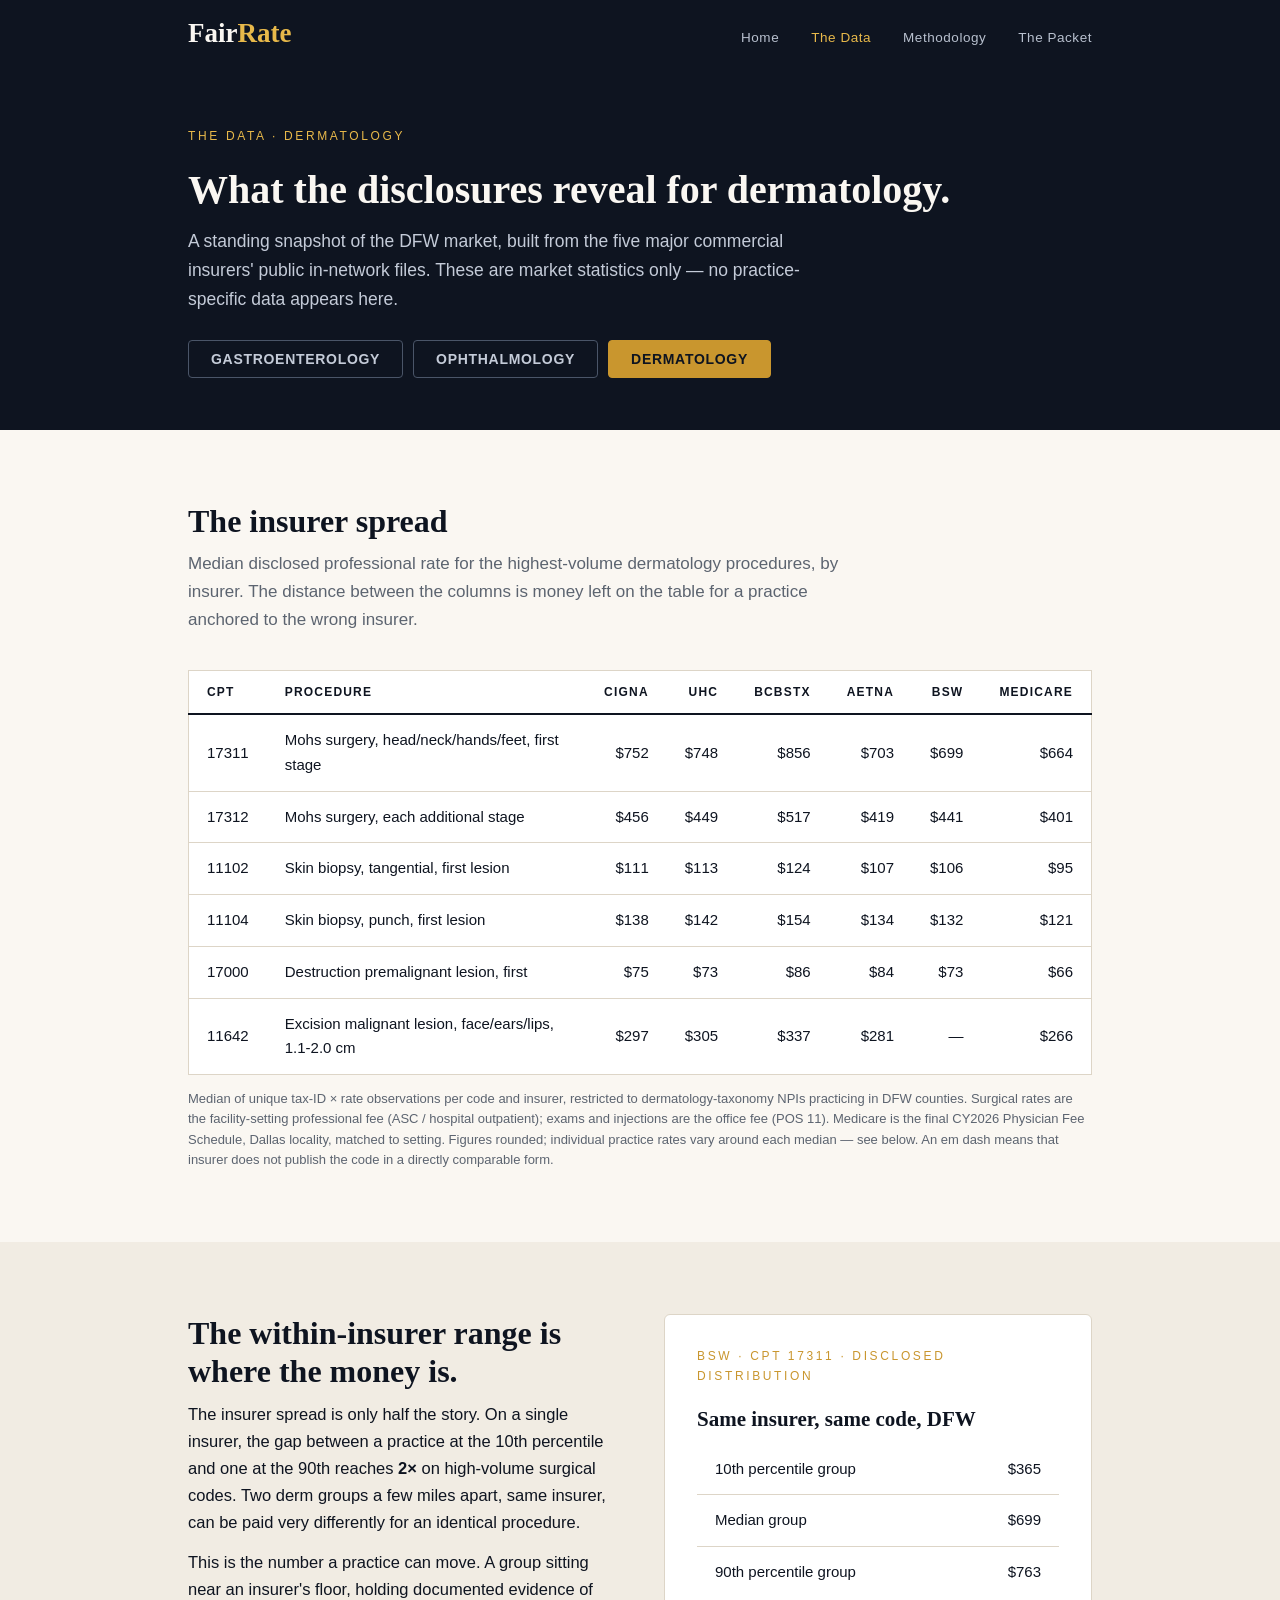
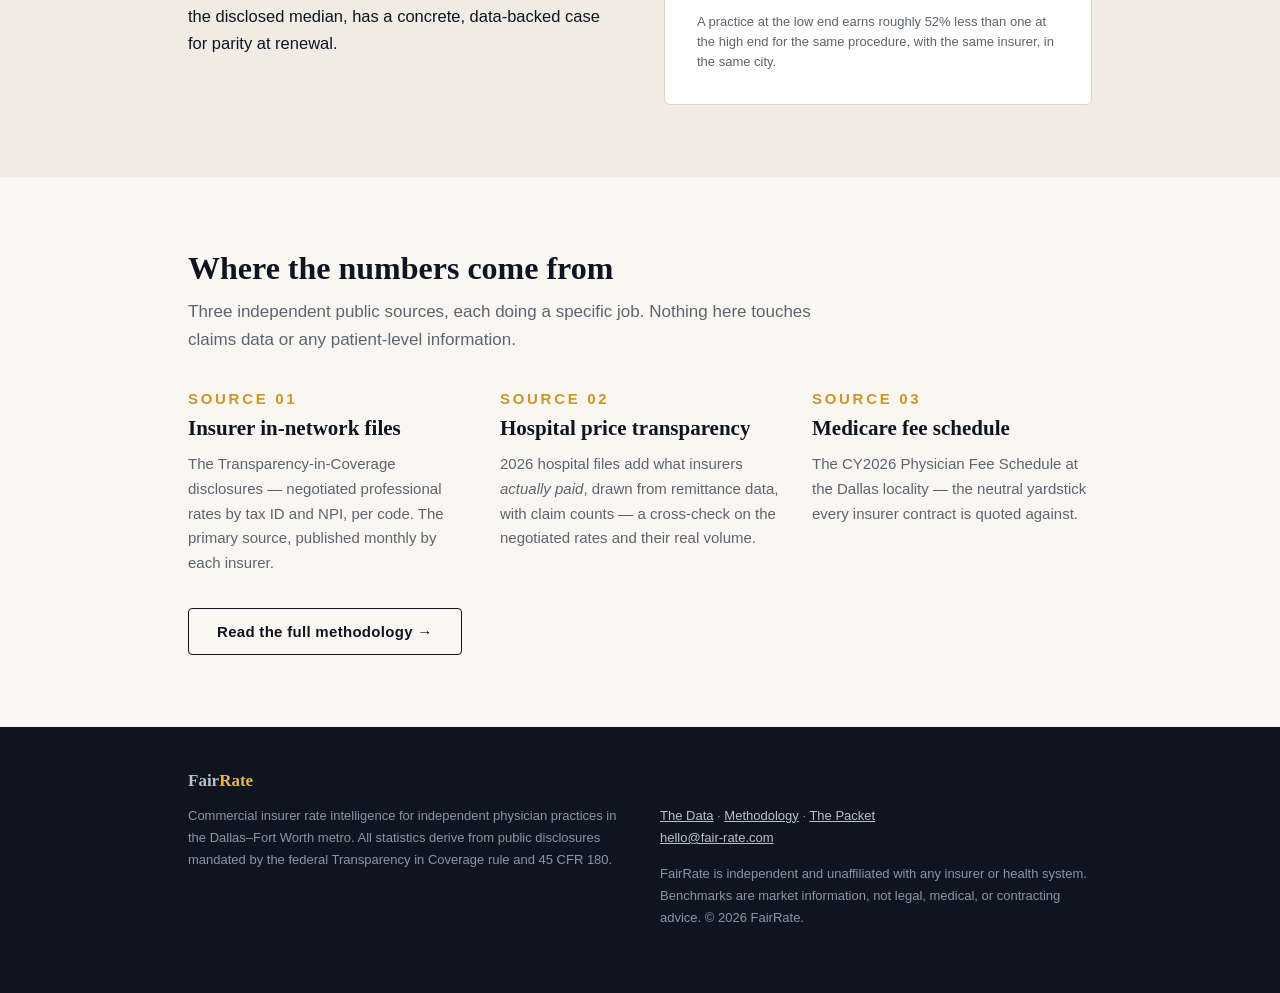
==== data-derm.html @ 830a9180 "Add dermatology data page + sample packet; 3-tab specialty picker" ====
<!doctype html>
<html lang="en">
<head>
<meta charset="utf-8">
<meta name="viewport" content="width=device-width, initial-scale=1">
<title>The Data · Dermatology — FairRate</title>
<meta name="description" content="What the commercial insurer disclosures reveal about DFW dermatology rates: the insurer spread, the within-insurer range, and where the numbers come from.">
<link rel="stylesheet" href="styles.css">
</head>
<body>

<nav class="site"><div class="wrap">
  <a class="brand" href="/">Fair<em>Rate</em></a>
  <span class="spacer"></span>
  <a class="nl" href="/">Home</a>
  <a class="nl on" href="data.html">The Data</a>
  <a class="nl" href="methodology.html">Methodology</a>
  <a class="nl" href="packet.html">The Packet</a>
</div></nav>

<header class="page-hero"><div class="wrap">
  <div class="kicker">The Data · Dermatology</div>
  <h1>What the disclosures reveal for dermatology.</h1>
  <p>A standing snapshot of the DFW market, built from the five major commercial
  insurers' public in-network files. These are market statistics only — no
  practice-specific data appears here.</p>
  <div class="spec-picker">
    <a href="data.html">Gastroenterology</a>
    <a href="data-ophtho.html">Ophthalmology</a>
    <a class="on" aria-current="page" href="data-derm.html">Dermatology</a>
  </div>
</div></header>

<section><div class="wrap">
  <h2 class="sec">The insurer spread</h2>
  <p class="sub">Median disclosed professional rate for the highest-volume dermatology procedures,
  by insurer. The distance between the columns is money left on the table
  for a practice anchored to the wrong insurer.</p>
  <p class="scroll-hint">Swipe the table sideways to see every insurer and Medicare &rarr;</p>
  <div class="scroll-x">
  <table class="ladder">
    <tr>
      <th>CPT</th><th>Procedure</th>
      <th class="r">Cigna</th><th class="r">UHC</th><th class="r">BCBSTX</th><th class="r">Aetna</th><th class="r">BSW</th><th class="r">Medicare</th>
    </tr>
    <tr><td class="mono">17311</td><td>Mohs surgery, head/neck/hands/feet, first stage</td>
      <td class="r mono">$752</td><td class="r mono">$748</td><td class="r mono">$856</td><td class="r mono">$703</td><td class="r mono">$699</td><td class="r mono">$664</td></tr>
    <tr><td class="mono">17312</td><td>Mohs surgery, each additional stage</td>
      <td class="r mono">$456</td><td class="r mono">$449</td><td class="r mono">$517</td><td class="r mono">$419</td><td class="r mono">$441</td><td class="r mono">$401</td></tr>
    <tr><td class="mono">11102</td><td>Skin biopsy, tangential, first lesion</td>
      <td class="r mono">$111</td><td class="r mono">$113</td><td class="r mono">$124</td><td class="r mono">$107</td><td class="r mono">$106</td><td class="r mono">$95</td></tr>
    <tr><td class="mono">11104</td><td>Skin biopsy, punch, first lesion</td>
      <td class="r mono">$138</td><td class="r mono">$142</td><td class="r mono">$154</td><td class="r mono">$134</td><td class="r mono">$132</td><td class="r mono">$121</td></tr>
    <tr><td class="mono">17000</td><td>Destruction premalignant lesion, first</td>
      <td class="r mono">$75</td><td class="r mono">$73</td><td class="r mono">$86</td><td class="r mono">$84</td><td class="r mono">$73</td><td class="r mono">$66</td></tr>
    <tr><td class="mono">11642</td><td>Excision malignant lesion, face/ears/lips, 1.1-2.0 cm</td>
      <td class="r mono">$297</td><td class="r mono">$305</td><td class="r mono">$337</td><td class="r mono">$281</td><td class="r mono">—</td><td class="r mono">$266</td></tr>
  </table>
  </div>
  <p class="fine">Median of unique tax-ID &times; rate observations per code and insurer, restricted
  to dermatology-taxonomy NPIs practicing in DFW counties. Surgical rates are the
  facility-setting professional fee (ASC / hospital outpatient); exams and injections are
  the office fee (POS 11). Medicare is the final CY2026 Physician Fee Schedule, Dallas
  locality, matched to setting. Figures rounded; individual practice rates vary around
  each median — see below. An em dash means that insurer does not publish the code in a
  directly comparable form.</p>
</div></section>

<section class="alt"><div class="wrap">
  <div class="cols2">
    <div>
      <h2 class="sec">The within-insurer range is where the money is.</h2>
      <p>The insurer spread is only half the story. On a single insurer, the gap between a
      practice at the 10th percentile and one at the 90th reaches
      <strong>2&times;</strong> on high-volume surgical codes. Two derm groups a few
      miles apart, same insurer, can be paid very differently for an identical procedure.</p>
      <p>This is the number a practice can move. A group sitting near an insurer's floor,
      holding documented evidence of the disclosed median, has a concrete, data-backed
      case for parity at renewal.</p>
    </div>
    <div class="card">
      <div class="kicker" style="color:var(--amber)">BSW · CPT 17311 · disclosed distribution</div>
      <h3 style="margin-top:6px">Same insurer, same code, DFW</h3>
      <table class="ladder" style="border:none">
        <tr><td>10th percentile group</td><td class="r mono">$365</td></tr>
        <tr><td>Median group</td><td class="r mono">$699</td></tr>
        <tr><td>90th percentile group</td><td class="r mono">$763</td></tr>
      </table>
      <p class="fine">A practice at the low end earns roughly 52% less than one at the high
      end for the same procedure, with the same insurer, in the same city.</p>
    </div>
  </div>
</div></section>

<section><div class="wrap">
  <h2 class="sec">Where the numbers come from</h2>
  <p class="sub">Three independent public sources, each doing a specific job. Nothing here
  touches claims data or any patient-level information.</p>
  <div class="cols3">
    <div class="step">
      <div class="n">SOURCE 01</div>
      <h3>Insurer in-network files</h3>
      <p>The Transparency-in-Coverage disclosures — negotiated professional rates by
      tax ID and NPI, per code. The primary source, published monthly by each insurer.</p>
    </div>
    <div class="step">
      <div class="n">SOURCE 02</div>
      <h3>Hospital price transparency</h3>
      <p>2026 hospital files add what insurers <em>actually paid</em>, drawn from remittance
      data, with claim counts — a cross-check on the negotiated rates and their real volume.</p>
    </div>
    <div class="step">
      <div class="n">SOURCE 03</div>
      <h3>Medicare fee schedule</h3>
      <p>The CY2026 Physician Fee Schedule at the Dallas locality — the neutral yardstick
      every insurer contract is quoted against.</p>
    </div>
  </div>
  <p style="margin-top:32px"><a class="btn dline" href="methodology.html">Read the full methodology &rarr;</a></p>
</div></section>

<footer class="site"><div class="wrap">
  <a class="brand" href="/">Fair<em>Rate</em></a>
  <div class="cols2">
    <div><p>Commercial insurer rate intelligence for independent physician practices in the
      Dallas–Fort Worth metro. All statistics derive from public disclosures mandated by the
      federal Transparency in Coverage rule and 45 CFR 180.</p></div>
    <div><p><a href="data.html">The Data</a> · <a href="methodology.html">Methodology</a> ·
      <a href="packet.html">The Packet</a><br><a href="mailto:hello@fair-rate.com">hello@fair-rate.com</a></p>
      <p style="margin-top:14px">FairRate is independent and unaffiliated with any insurer or
      health system. Benchmarks are market information, not legal, medical, or contracting advice.
      &copy; 2026 FairRate.</p></div>
  </div>
</div></footer>

</body>
</html>
---- styles.css ----
/* FairRate — research-journal aesthetic */
:root {
  --ink: #0E1420;
  --ink-2: #1A2332;
  --paper: #FAF7F2;
  --paper-2: #F1ECE3;
  --amber: #C9962E;
  --amber-2: #E8B94A;
  --gray: #5C6470;
  --line: #DDD5C7;
  --line-dark: #2A3548;
  --serif: 'Iowan Old Style', 'Palatino Linotype', Palatino, Georgia, serif;
  --sans: -apple-system, 'Helvetica Neue', 'Segoe UI', Arial, sans-serif;
  color-scheme: light;
}
* { box-sizing: border-box; margin: 0; }
body { background: var(--paper); color: var(--ink); font: 16.5px/1.65 var(--sans); }
.wrap { max-width: 960px; margin: 0 auto; padding: 0 28px; }

nav.site { background: var(--ink); color: var(--paper); position: sticky; top: 0; z-index: 10; }
nav.site .wrap { display: flex; align-items: baseline; gap: 32px; padding: 18px 28px; }
.brand { font: 700 27px var(--serif); color: var(--paper); text-decoration: none; }
.brand em { font-style: normal; color: var(--amber-2); }
nav.site .spacer { flex: 1; }
nav.site a.nl { color: #B8C0CE; text-decoration: none; font-size: 13.5px; letter-spacing: .04em; }
nav.site a.nl:hover, nav.site a.nl.on { color: var(--amber-2); }

.hero { background: var(--ink); color: var(--paper); padding: 84px 0 72px; }
.kicker { font-size: 12px; letter-spacing: .22em; text-transform: uppercase; color: var(--amber-2); margin-bottom: 20px; }
.hero h1 { font: 600 52px/1.12 var(--serif); letter-spacing: -.01em; max-width: 720px; }
.hero h1 .hl { color: var(--amber-2); }
.hero p.lede { margin-top: 24px; font-size: 20px; line-height: 1.6; color: #C4CBD8; max-width: 640px; }
.actions { margin-top: 36px; display: flex; gap: 16px; flex-wrap: wrap; }

.page-hero { background: var(--ink); color: var(--paper); padding: 60px 0 52px; }
.page-hero h1 { font: 600 40px/1.15 var(--serif); }
.page-hero p { margin-top: 14px; color: #C4CBD8; max-width: 660px; font-size: 17.5px; }

.btn { display: inline-block; padding: 14px 28px; border-radius: 4px; text-decoration: none; font: 600 15px var(--sans); letter-spacing: .02em; }
.btn.gold { background: var(--amber); color: var(--ink); }
.btn.gold:hover { background: var(--amber-2); }
.btn.line { border: 1px solid #4A5568; color: var(--paper); }
.btn.line:hover { border-color: var(--amber-2); color: var(--amber-2); }
.btn.dline { border: 1.5px solid var(--ink); color: var(--ink); }
.btn.dline:hover { border-color: var(--amber); color: var(--amber); }

.statband { background: var(--ink-2); border-top: 1px solid var(--line-dark); color: var(--paper); }
.statband .wrap { display: flex; flex-wrap: wrap; }
.statband .stat { flex: 1 1 220px; padding: 30px 28px 30px 0; }
.statband .stat + .stat { border-left: 1px solid var(--line-dark); padding-left: 28px; }
.statband .v { font: 600 40px/1 var(--serif); color: var(--amber-2); }
.statband .l { margin-top: 8px; font-size: 13.5px; color: #9AA4B5; line-height: 1.5; }

section { padding: 72px 0; }
section.alt { background: var(--paper-2); }
h2.sec { font: 600 32px/1.2 var(--serif); margin-bottom: 10px; }
p.sub { color: var(--gray); max-width: 660px; margin-bottom: 36px; font-size: 17px; }
h3 { font: 600 21px/1.3 var(--serif); margin: 26px 0 10px; }
p + p { margin-top: 12px; }
.cols2 { display: grid; grid-template-columns: 1fr 1fr; gap: 48px; }
.cols3 { display: grid; grid-template-columns: 1fr 1fr 1fr; gap: 32px; }
.scroll-x { overflow-x: auto; -webkit-overflow-scrolling: touch; }
.scroll-hint { display: none; font-size: 13px; color: var(--gray); margin-bottom: 10px; }
@media (max-width: 760px) {
  .cols2, .cols3 { grid-template-columns: 1fr; }
  .hero h1 { font-size: 36px; } .page-hero h1 { font-size: 30px; }
  /* Nav: brand on its own line, links in a tidy row beneath */
  nav.site .wrap { flex-wrap: wrap; gap: 12px 18px; align-items: center; padding-top: 15px; padding-bottom: 15px; }
  nav.site .spacer { display: none; }
  nav.site .brand { width: 100%; }
  /* Stat band: stack full-width with top dividers instead of left borders */
  .statband .stat { flex-basis: 100%; padding: 22px 0; }
  .statband .stat + .stat { border-left: none; border-top: 1px solid var(--line-dark); padding-left: 0; }
  .scroll-hint { display: block; }
}

.card { background: #fff; border: 1px solid var(--line); border-radius: 6px; padding: 32px; }
.step .n { font: 600 15px var(--sans); color: var(--amber); letter-spacing: .18em; }
.step h3 { margin-top: 8px; }
.step p { color: var(--gray); font-size: 15px; }

table.ladder { width: 100%; border-collapse: collapse; background: #fff; border: 1px solid var(--line); font-size: 15px; }
table.ladder th { font: 600 12px var(--sans); letter-spacing: .1em; text-transform: uppercase; text-align: left; padding: 14px 18px; border-bottom: 2px solid var(--ink); }
table.ladder td { padding: 13px 18px; border-bottom: 1px solid var(--line); font-variant-numeric: tabular-nums; }
table.ladder td.r, table.ladder th.r { text-align: right; }
table.ladder tr:last-child td { border-bottom: none; }
.bar { display: inline-block; height: 9px; background: var(--amber); border-radius: 2px; vertical-align: middle; margin-right: 10px; }
.fine { font-size: 13px; color: var(--gray); margin-top: 14px; line-height: 1.55; }
.price { font: 700 40px var(--serif); }
.price small { font: 400 14px var(--sans); color: var(--gray); }

ul.checks { list-style: none; margin: 16px 0 0; padding: 0; }
ul.checks li { padding: 10px 0 10px 30px; position: relative; border-bottom: 1px solid var(--line); font-size: 15.5px; }
ul.checks li:last-child { border-bottom: none; }
ul.checks li::before { content: ""; position: absolute; left: 4px; top: 18px; width: 9px; height: 9px; background: var(--amber); transform: rotate(45deg); }

.defs { border-top: 2px solid var(--ink); }
.def { display: grid; grid-template-columns: 220px 1fr; gap: 28px; padding: 22px 0; border-bottom: 1px solid var(--line); }
.def dt { font: 600 16px var(--serif); }
.def dd { margin: 0; color: #3A4048; font-size: 15px; line-height: 1.65; }
@media (max-width: 760px) { .def { grid-template-columns: 1fr; gap: 6px; } }

details { border-bottom: 1px solid var(--line); padding: 16px 0; }
details summary { font: 600 16.5px var(--serif); cursor: pointer; }
details p { margin-top: 10px; color: #3A4048; font-size: 15px; }

footer.site { background: var(--ink); color: #8B95A7; padding: 44px 0 64px; font-size: 13px; line-height: 1.7; }
footer.site a { color: #B8C0CE; }
footer.site .brand { font-size: 17px; display: inline-block; margin-bottom: 10px; }
footer.site .cols2 { gap: 40px; margin-top: 4px; }
a { color: var(--amber); }
.mono { font-variant-numeric: tabular-nums; }

/* specialty picker — tab-style subnav on The Data pages */
.spec-picker { display: flex; gap: 10px; margin-top: 26px; flex-wrap: wrap; }
.spec-picker a { display: inline-block; padding: 10px 22px; border-radius: 4px;
  border: 1px solid #4A5568; color: #C4CBD8; text-decoration: none;
  font: 600 14px var(--sans); letter-spacing: .05em; text-transform: uppercase; }
.spec-picker a:hover { border-color: var(--amber-2); color: var(--amber-2); }
.spec-picker a.on { background: var(--amber); border-color: var(--amber);
  color: var(--ink); cursor: default; }
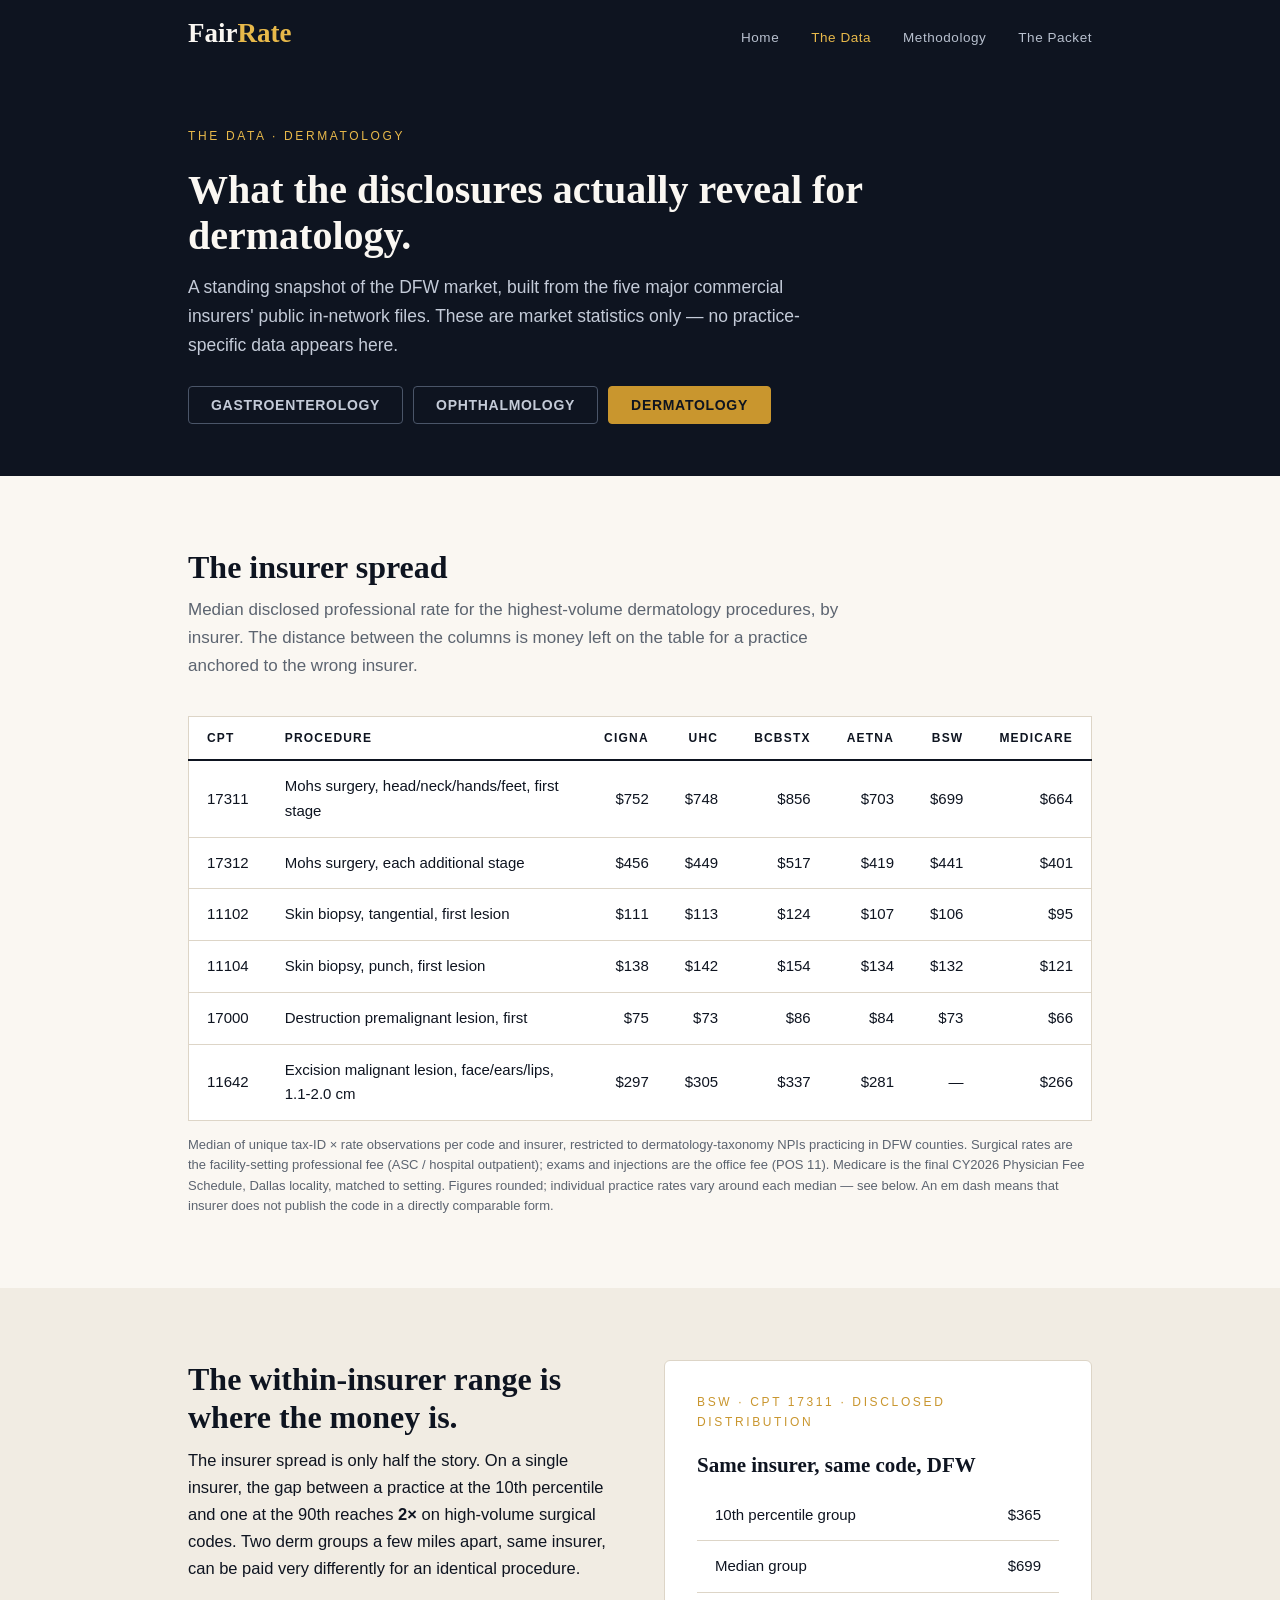
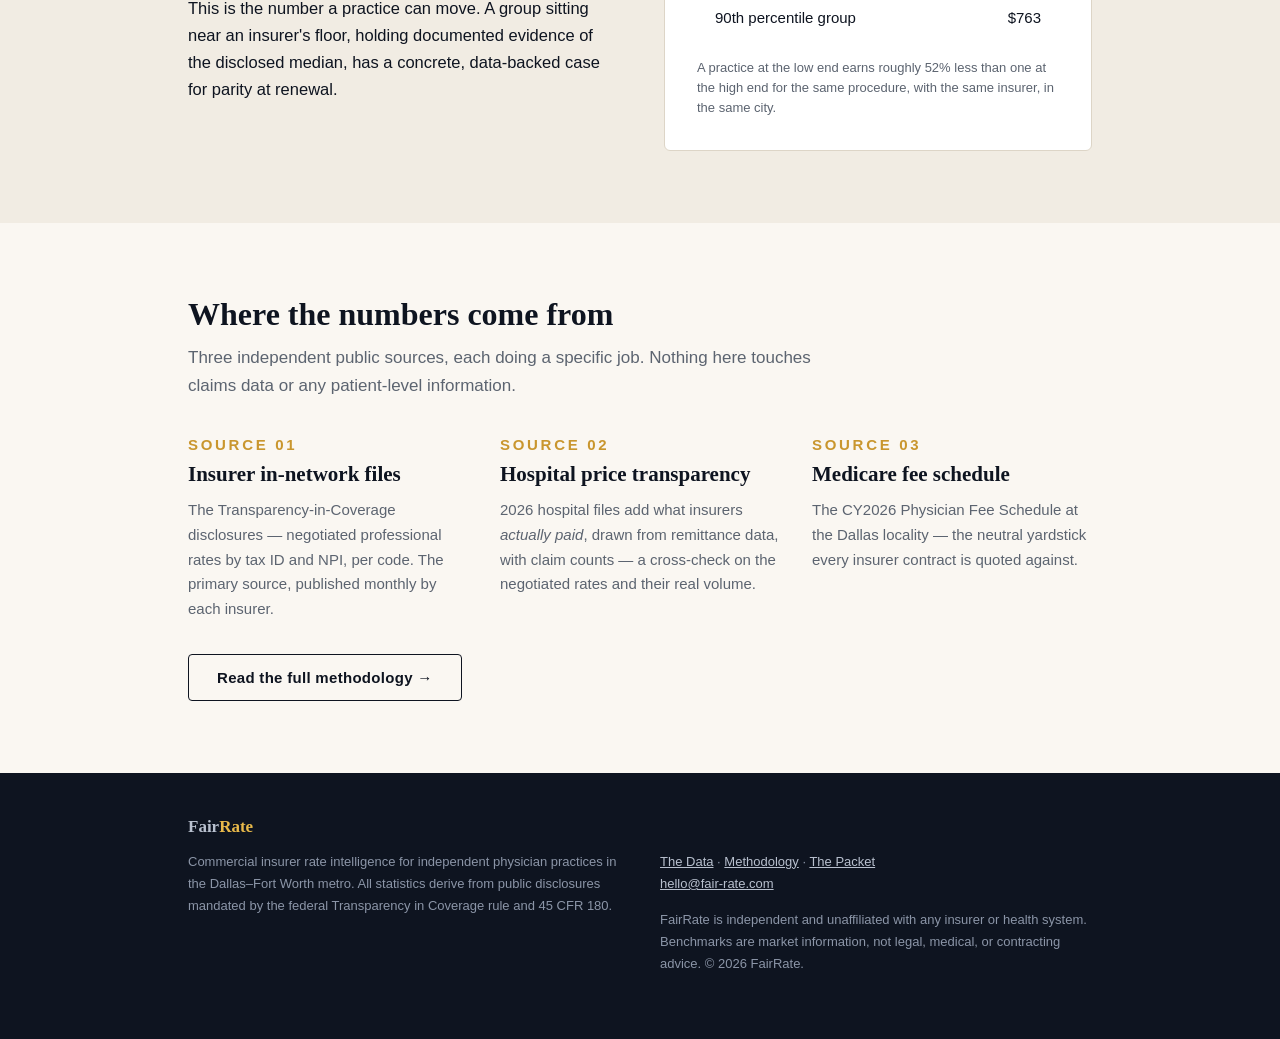
==== commit 2c28dfac: "Unify data-page headline wording across specialties" ====
--- a/data-derm.html
+++ b/data-derm.html
@@ -20,7 +20,7 @@
 
 <header class="page-hero"><div class="wrap">
   <div class="kicker">The Data · Dermatology</div>
-  <h1>What the disclosures reveal for dermatology.</h1>
+  <h1>What the disclosures actually reveal for dermatology.</h1>
   <p>A standing snapshot of the DFW market, built from the five major commercial
   insurers' public in-network files. These are market statistics only — no
   practice-specific data appears here.</p>
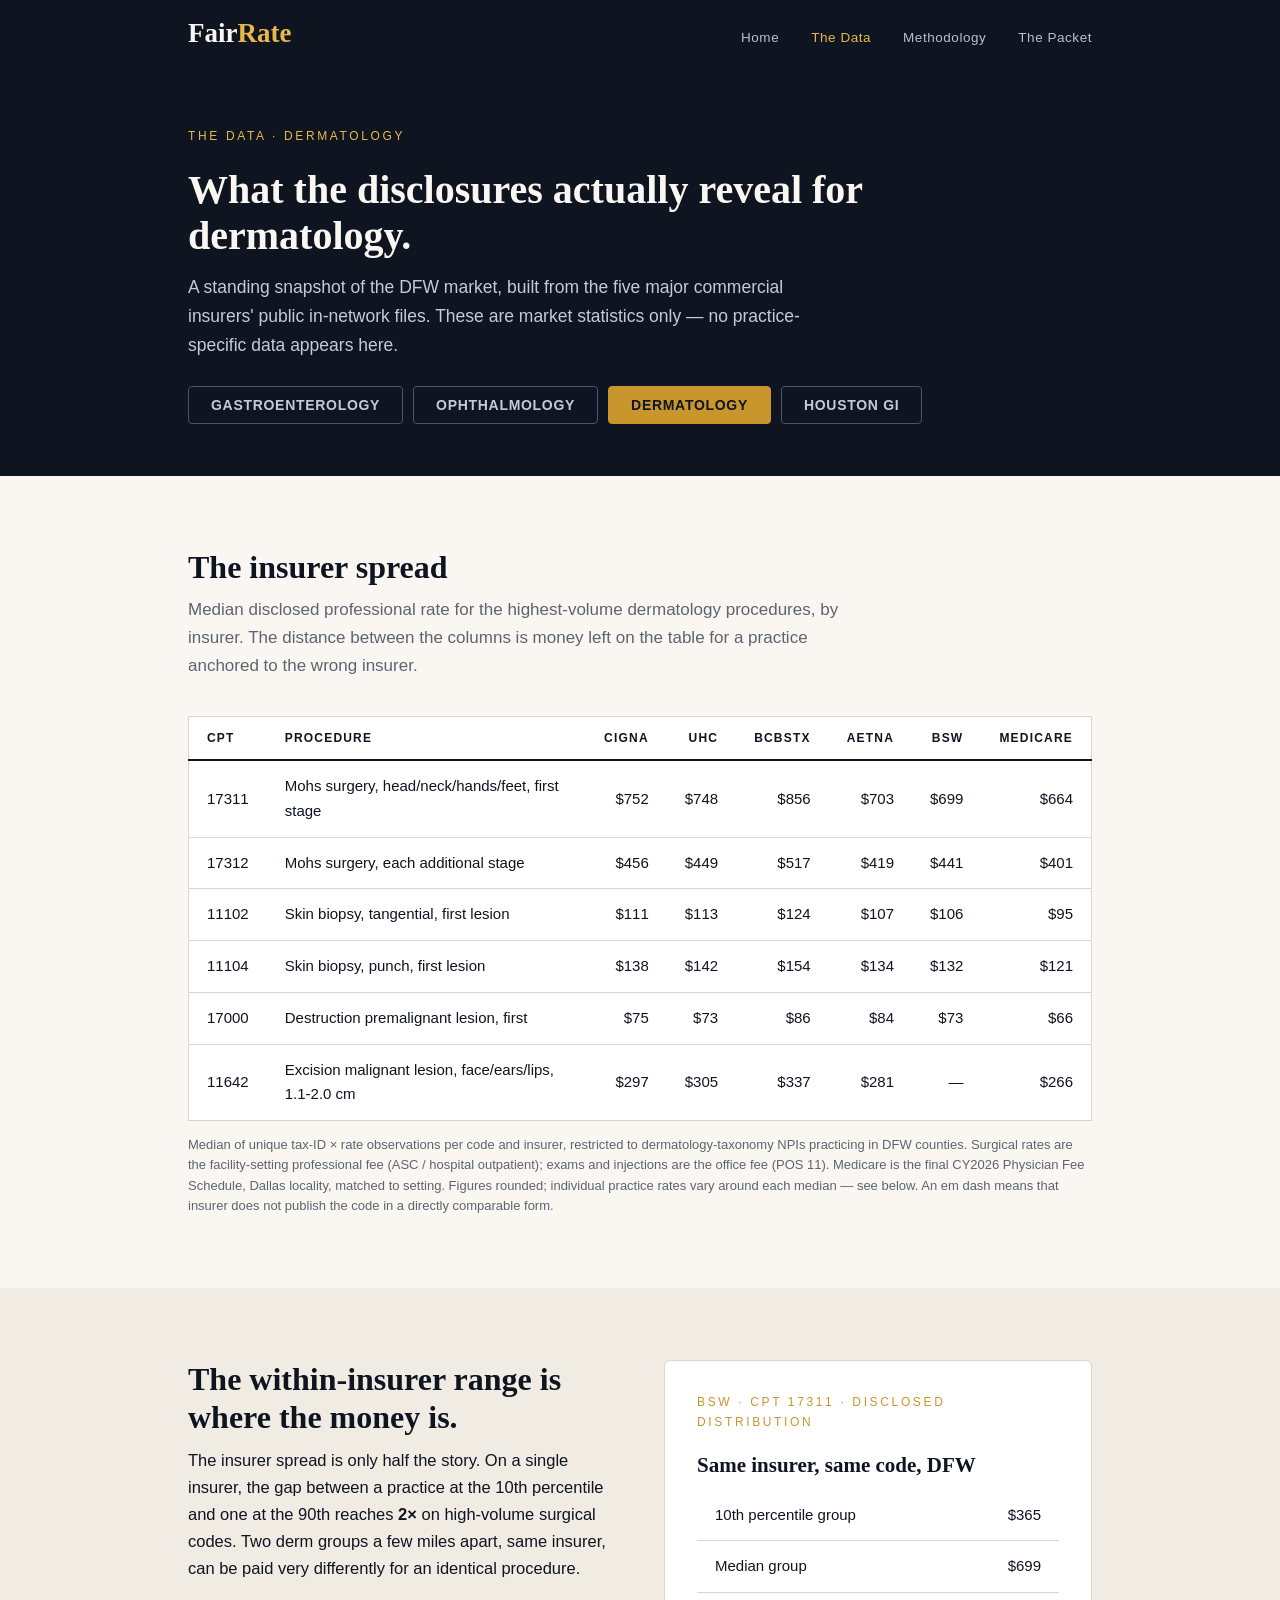
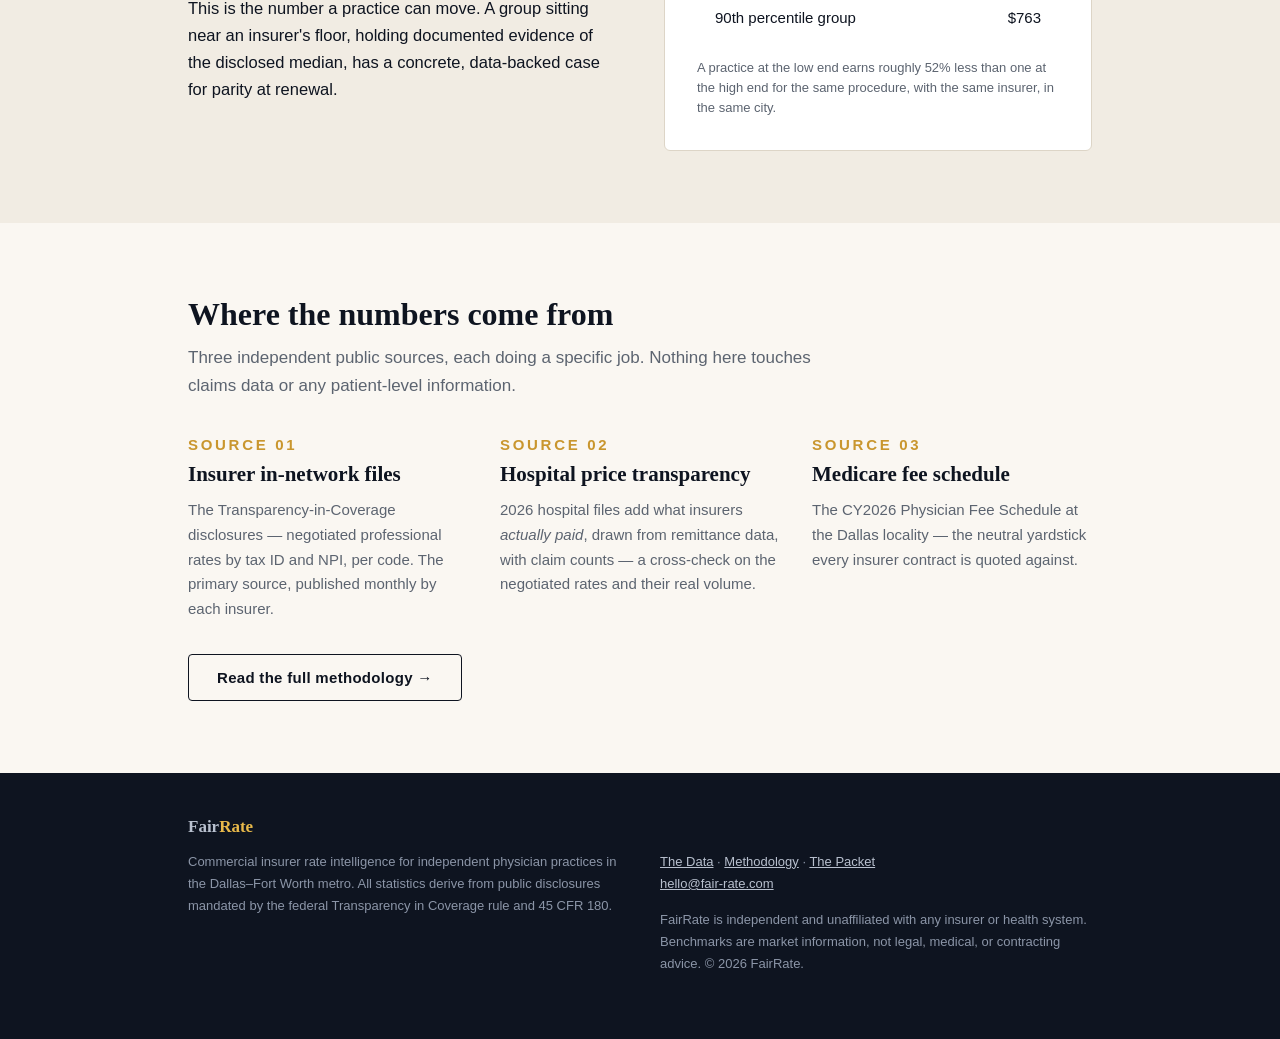
==== commit 70218944: "Houston GI: data page, picker tab, sample packet" ====
--- a/data-derm.html
+++ b/data-derm.html
@@ -21,13 +21,12 @@
 <header class="page-hero"><div class="wrap">
   <div class="kicker">The Data · Dermatology</div>
   <h1>What the disclosures actually reveal for dermatology.</h1>
-  <p>A standing snapshot of the DFW market, built from the five major commercial
-  insurers' public in-network files. These are market statistics only — no
-  practice-specific data appears here.</p>
+  <p>A standing snapshot of the DFW market, built from the five major commercial insurers' public in-network files. These are market statistics only — no practice-specific data appears here.</p>
   <div class="spec-picker">
     <a href="data.html">Gastroenterology</a>
     <a href="data-ophtho.html">Ophthalmology</a>
     <a class="on" aria-current="page" href="data-derm.html">Dermatology</a>
+    <a href="data-hou-gi.html">Houston GI</a>
   </div>
 </div></header>
 
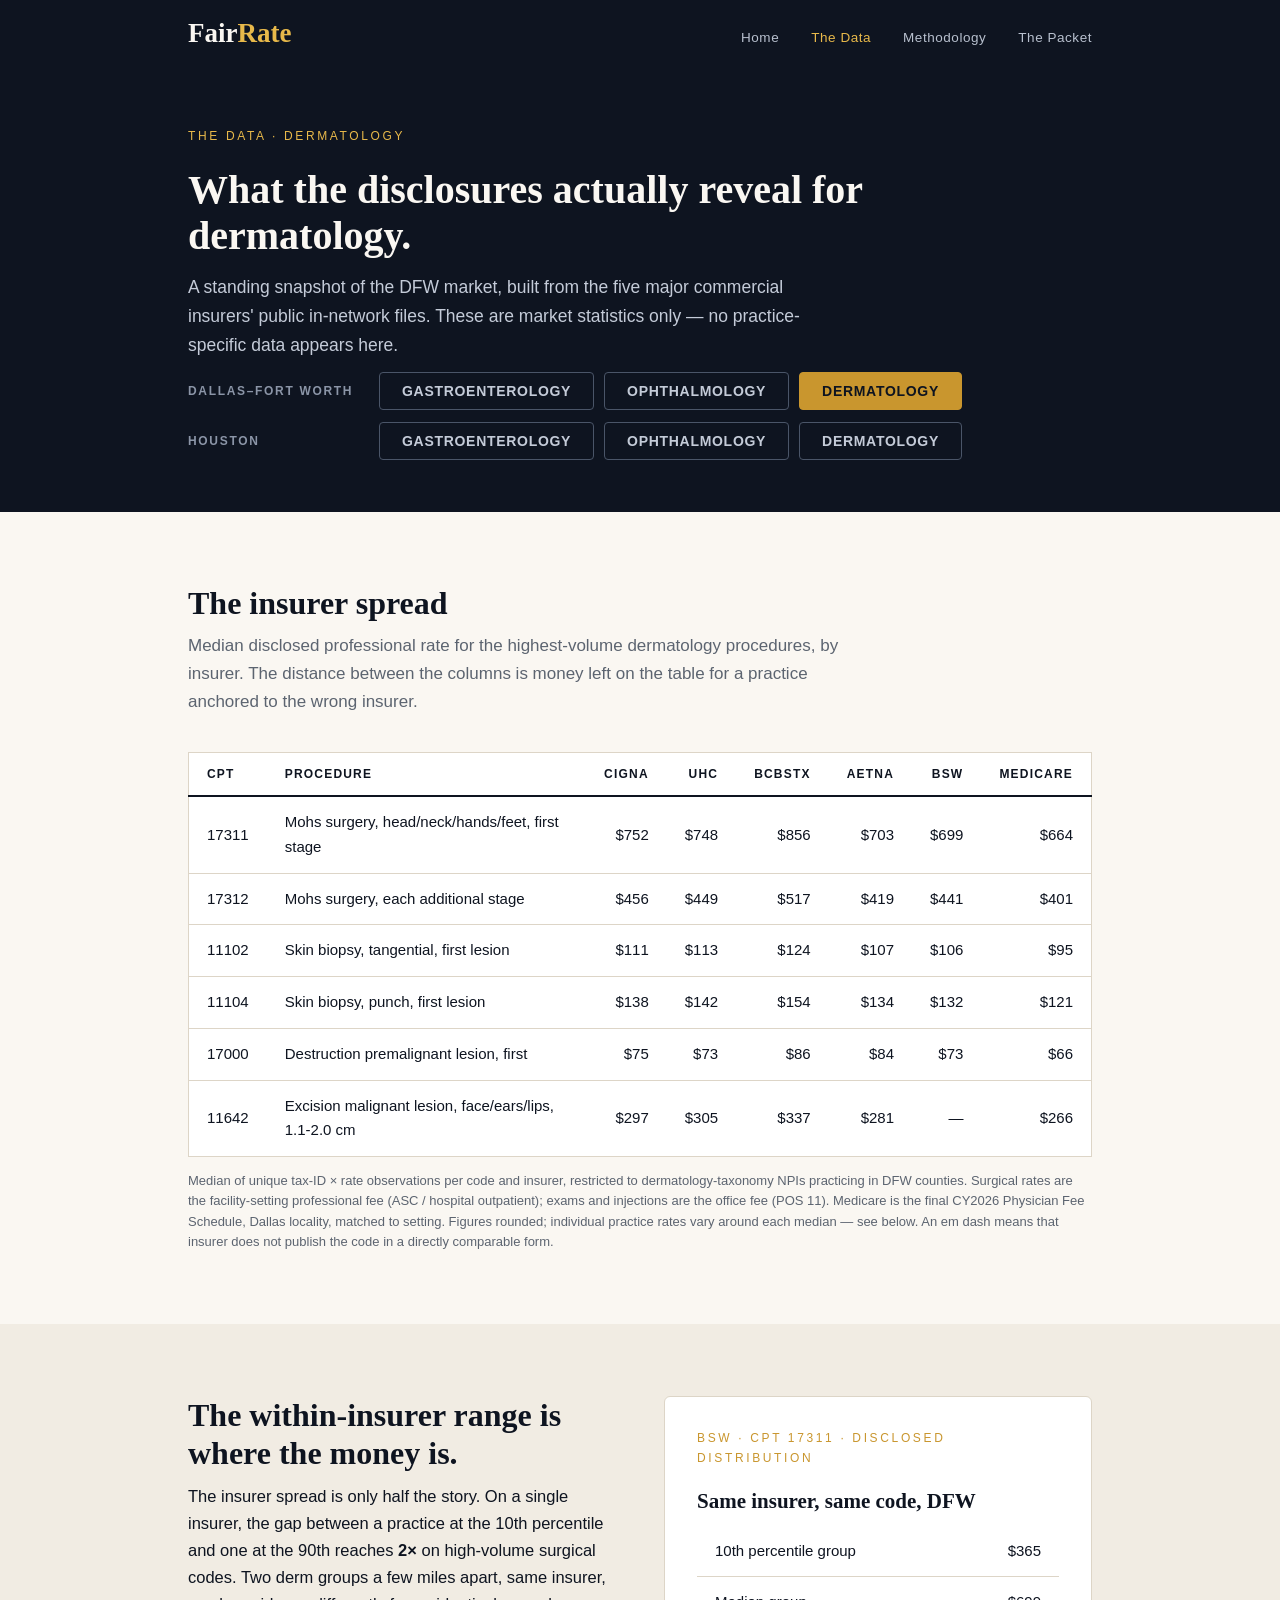
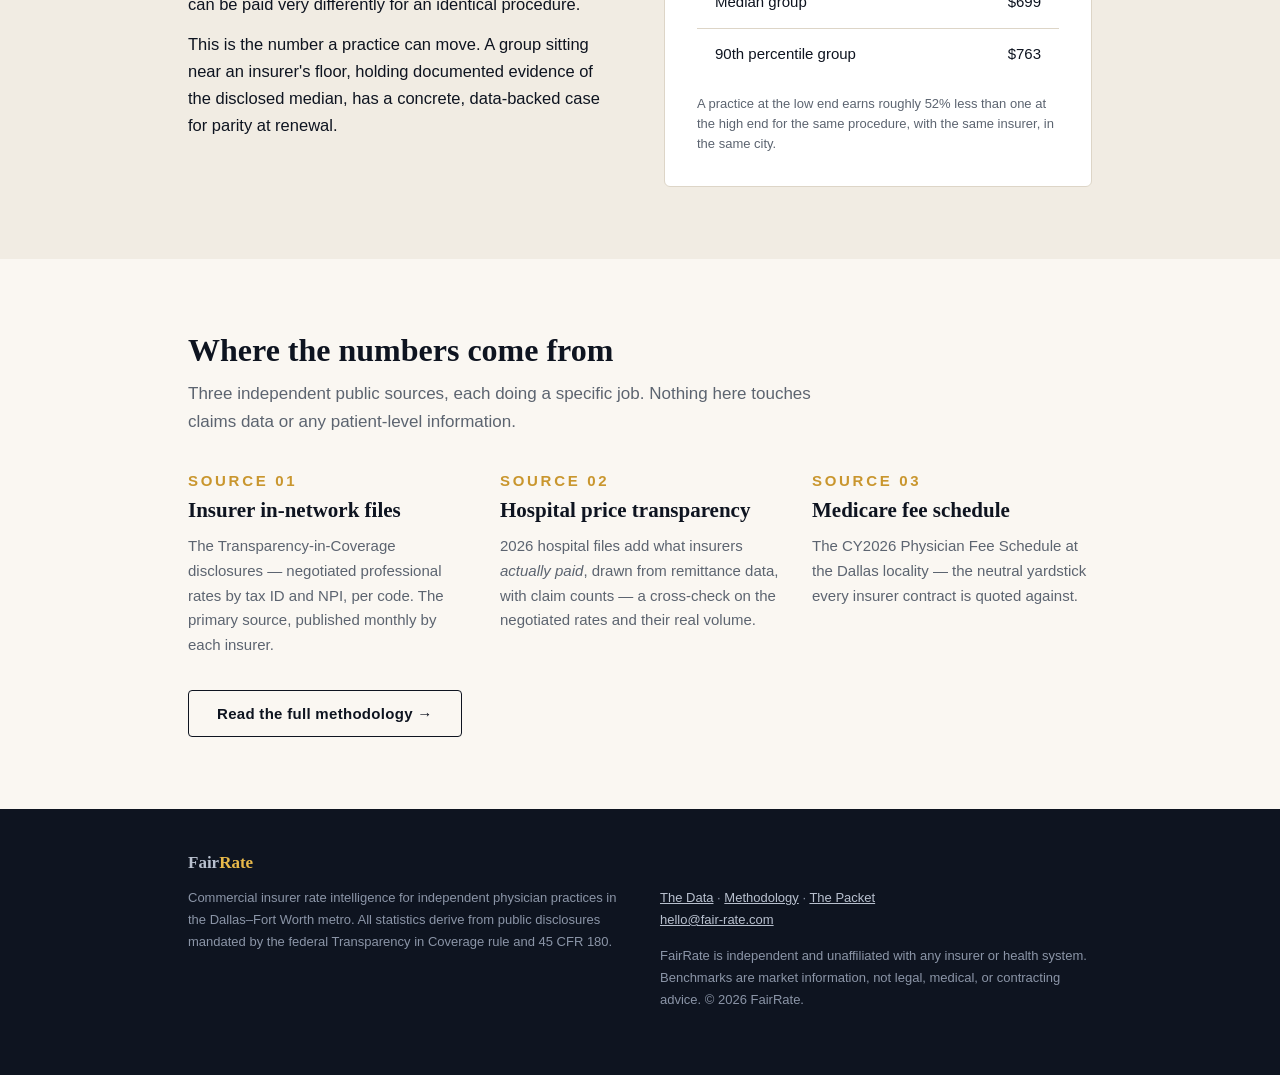
==== commit 2e2d855f: "metro-grouped specialty picker" ====
--- a/data-derm.html
+++ b/data-derm.html
@@ -22,11 +22,21 @@
   <div class="kicker">The Data · Dermatology</div>
   <h1>What the disclosures actually reveal for dermatology.</h1>
   <p>A standing snapshot of the DFW market, built from the five major commercial insurers' public in-network files. These are market statistics only — no practice-specific data appears here.</p>
-  <div class="spec-picker">
-    <a href="data.html">Gastroenterology</a>
-    <a href="data-ophtho.html">Ophthalmology</a>
-    <a class="on" aria-current="page" href="data-derm.html">Dermatology</a>
-    <a href="data-hou-gi.html">Houston GI</a>
+  <div class="spec-picker-row">
+    <span class="spec-picker-metro">Dallas–Fort Worth</span>
+    <div class="spec-picker">
+      <a href="data.html">Gastroenterology</a>
+      <a href="data-ophtho.html">Ophthalmology</a>
+      <a class="on" aria-current="page" href="data-derm.html">Dermatology</a>
+    </div>
+  </div>
+  <div class="spec-picker-row">
+    <span class="spec-picker-metro">Houston</span>
+    <div class="spec-picker">
+      <a href="data-hou-gi.html">Gastroenterology</a>
+      <a href="data-hou-ophtho.html">Ophthalmology</a>
+      <a href="data-hou-derm.html">Dermatology</a>
+    </div>
   </div>
 </div></header>
 
@@ -121,8 +131,8 @@
 <footer class="site"><div class="wrap">
   <a class="brand" href="/">Fair<em>Rate</em></a>
   <div class="cols2">
-    <div><p>Commercial insurer rate intelligence for independent physician practices in the
-      Dallas–Fort Worth metro. All statistics derive from public disclosures mandated by the
+    <div><p>Commercial insurer rate intelligence for independent physician practices in
+      the Dallas–Fort Worth metro. All statistics derive from public disclosures mandated by the
       federal Transparency in Coverage rule and 45 CFR 180.</p></div>
     <div><p><a href="data.html">The Data</a> · <a href="methodology.html">Methodology</a> ·
       <a href="packet.html">The Packet</a><br><a href="mailto:hello@fair-rate.com">hello@fair-rate.com</a></p>
--- a/styles.css
+++ b/styles.css
@@ -111,8 +111,14 @@
 a { color: var(--amber); }
 .mono { font-variant-numeric: tabular-nums; }
 
-/* specialty picker — tab-style subnav on The Data pages */
-.spec-picker { display: flex; gap: 10px; margin-top: 26px; flex-wrap: wrap; }
+/* specialty picker — metro-grouped subnav on The Data pages */
+.spec-picker-row { display: flex; align-items: center; gap: 16px;
+  margin-top: 12px; flex-wrap: wrap; }
+.spec-picker-row:first-of-type { margin-top: 30px; }
+.spec-picker-metro { font: 600 12px var(--sans); letter-spacing: .14em;
+  text-transform: uppercase; color: #8B95A7; flex: 0 0 175px; }
+@media (max-width: 760px) { .spec-picker-metro { flex-basis: 100%; } }
+.spec-picker { display: flex; gap: 10px; flex-wrap: wrap; }
 .spec-picker a { display: inline-block; padding: 10px 22px; border-radius: 4px;
   border: 1px solid #4A5568; color: #C4CBD8; text-decoration: none;
   font: 600 14px var(--sans); letter-spacing: .05em; text-transform: uppercase; }
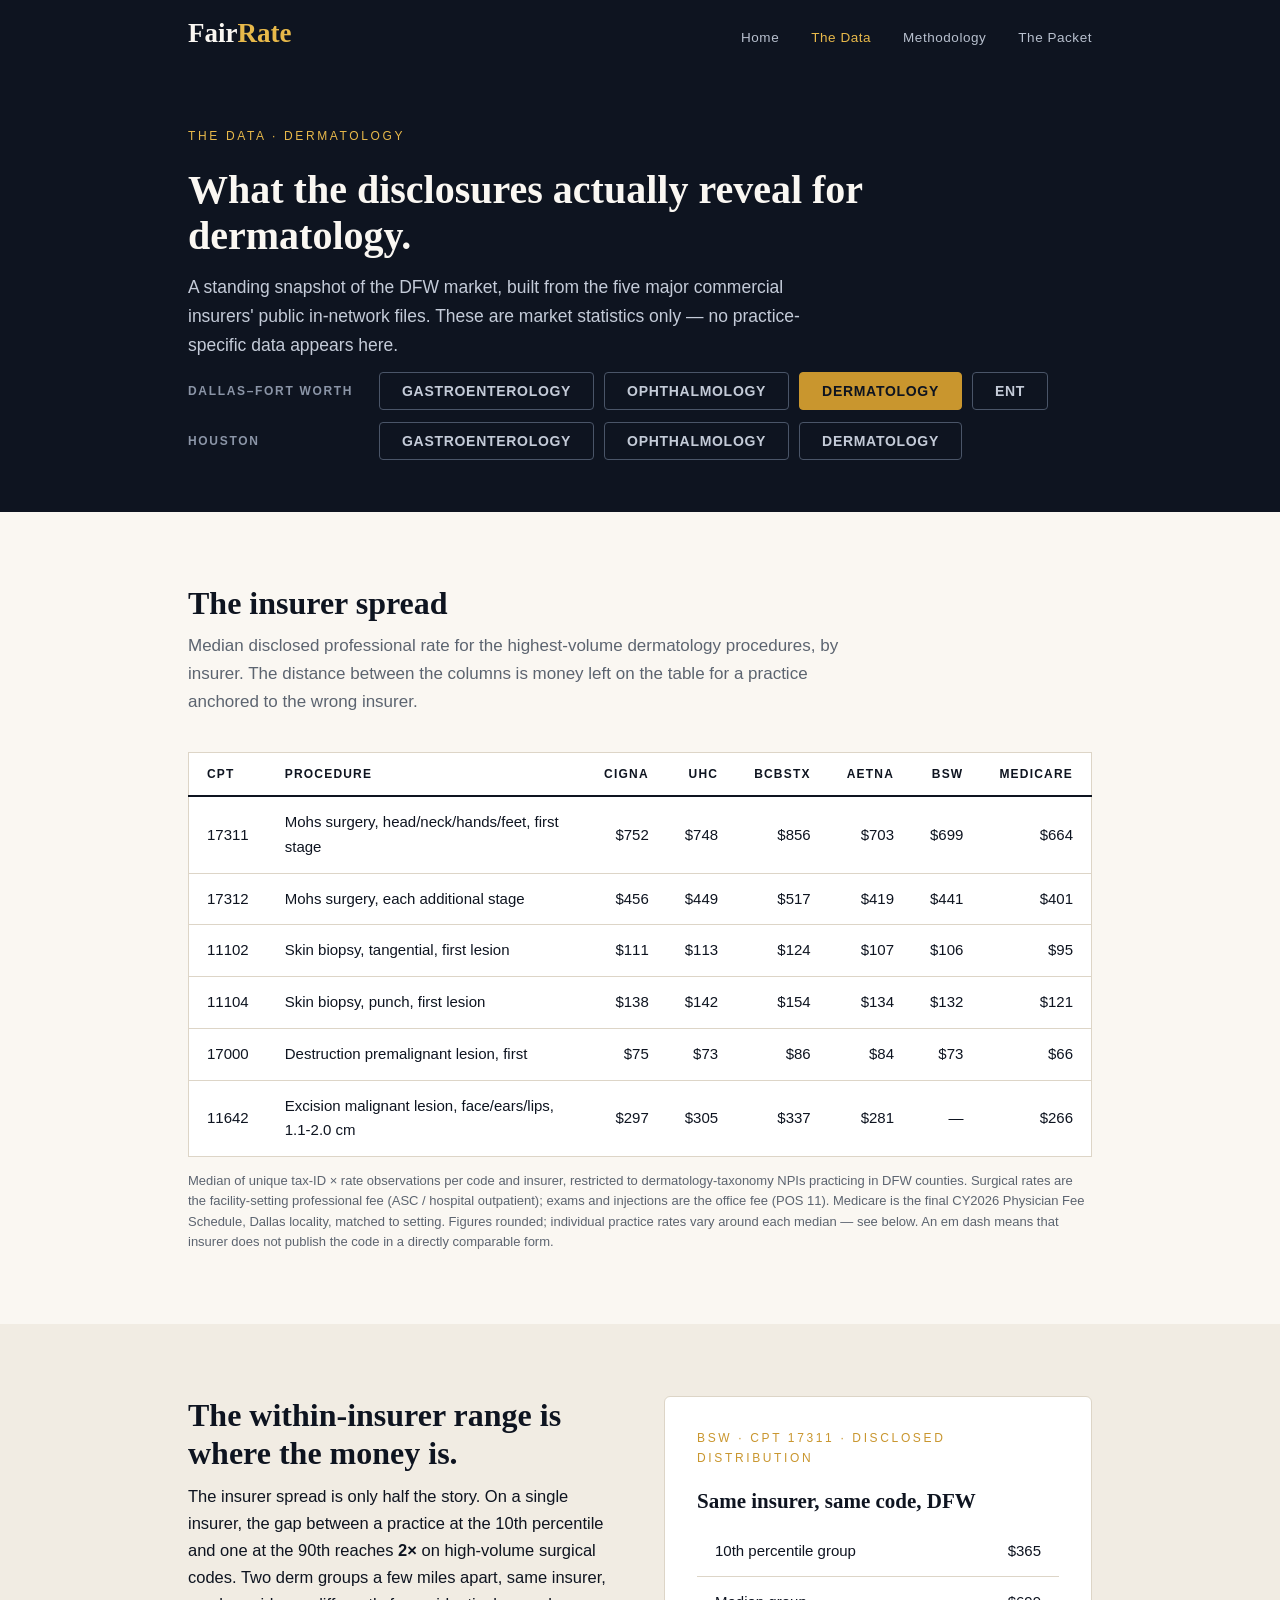
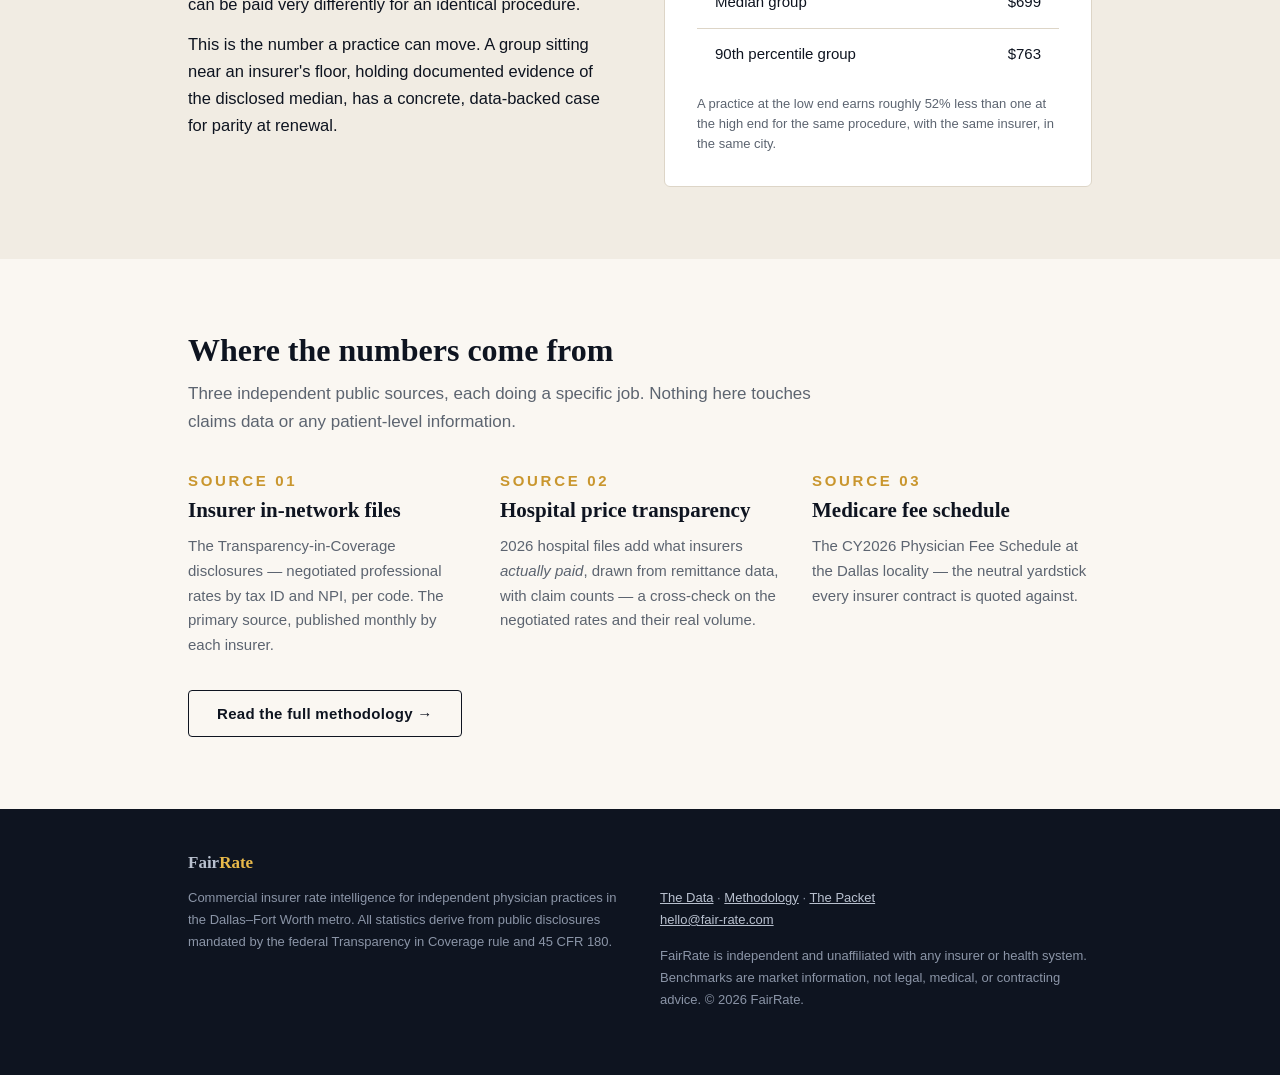
==== commit 3cd404b1: "ENT DFW: data page + sample packet" ====
--- a/data-derm.html
+++ b/data-derm.html
@@ -28,6 +28,7 @@
       <a href="data.html">Gastroenterology</a>
       <a href="data-ophtho.html">Ophthalmology</a>
       <a class="on" aria-current="page" href="data-derm.html">Dermatology</a>
+      <a href="data-ent.html">ENT</a>
     </div>
   </div>
   <div class="spec-picker-row">
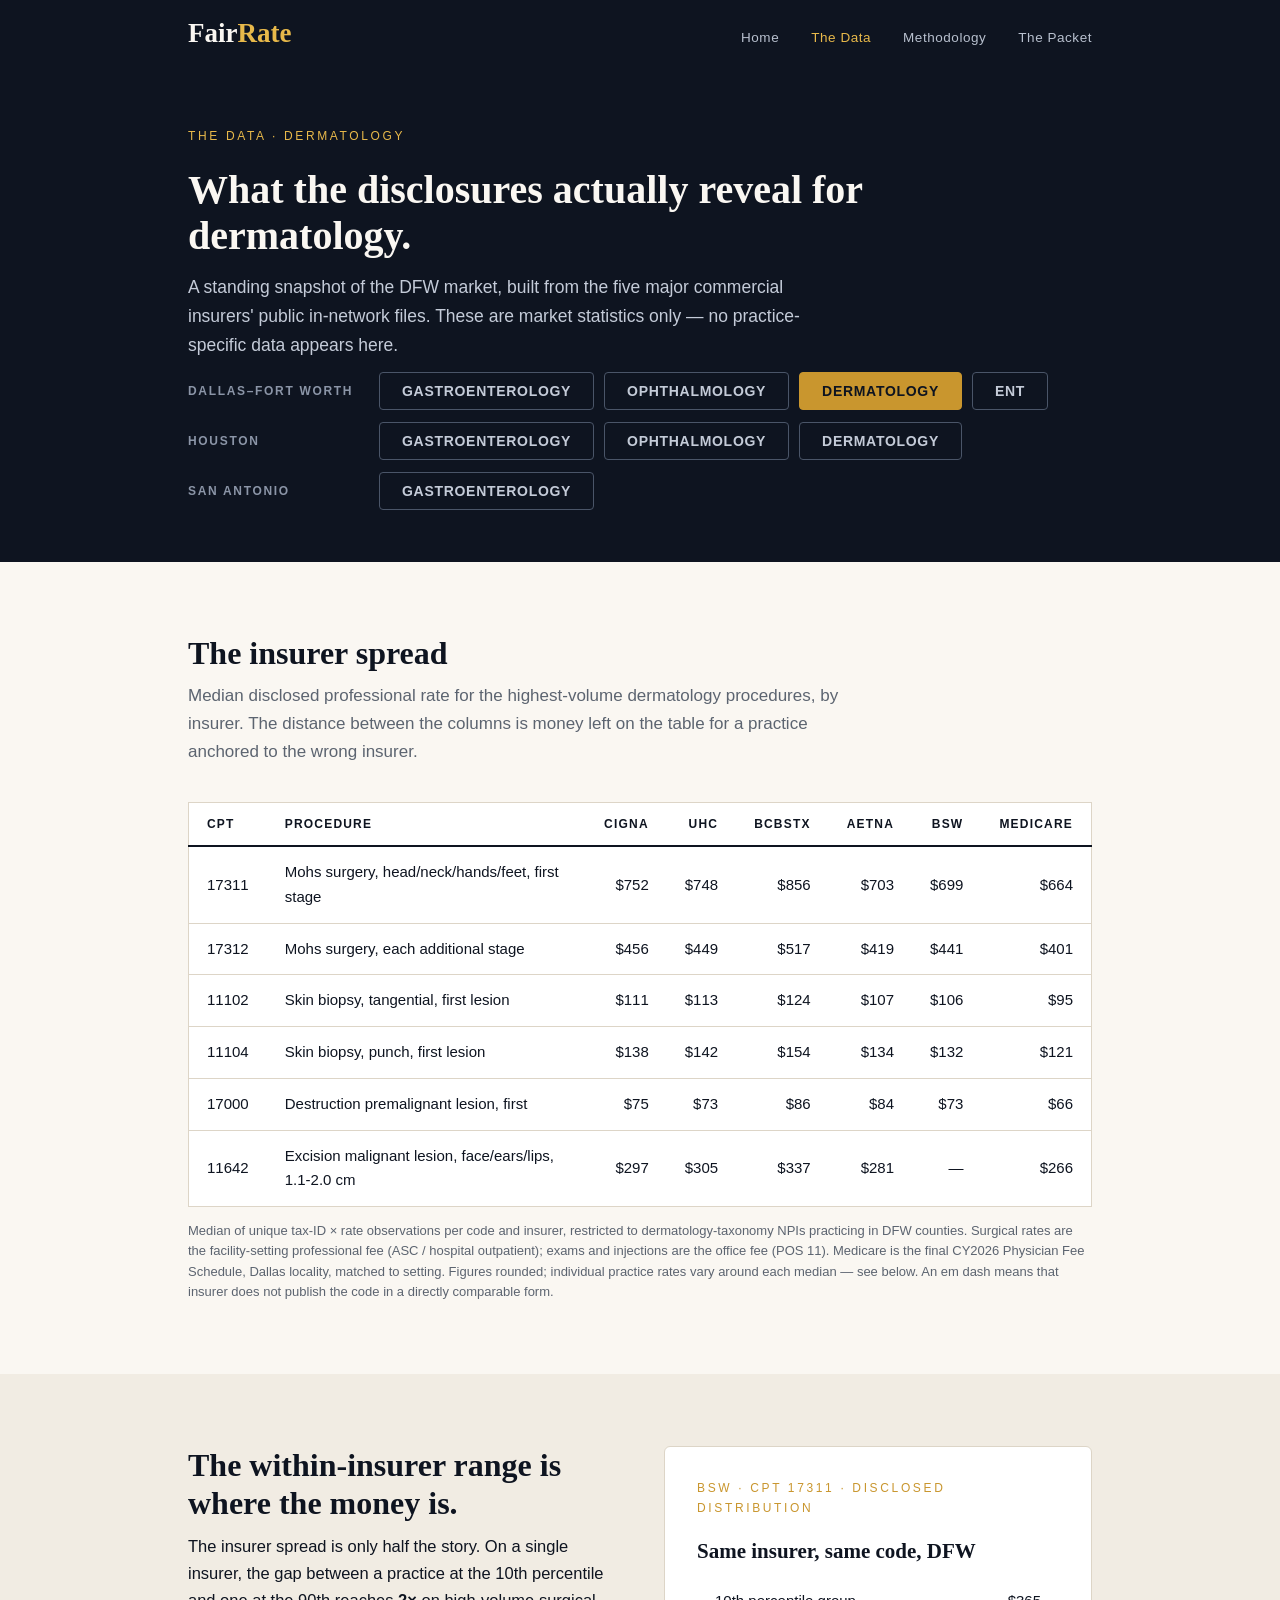
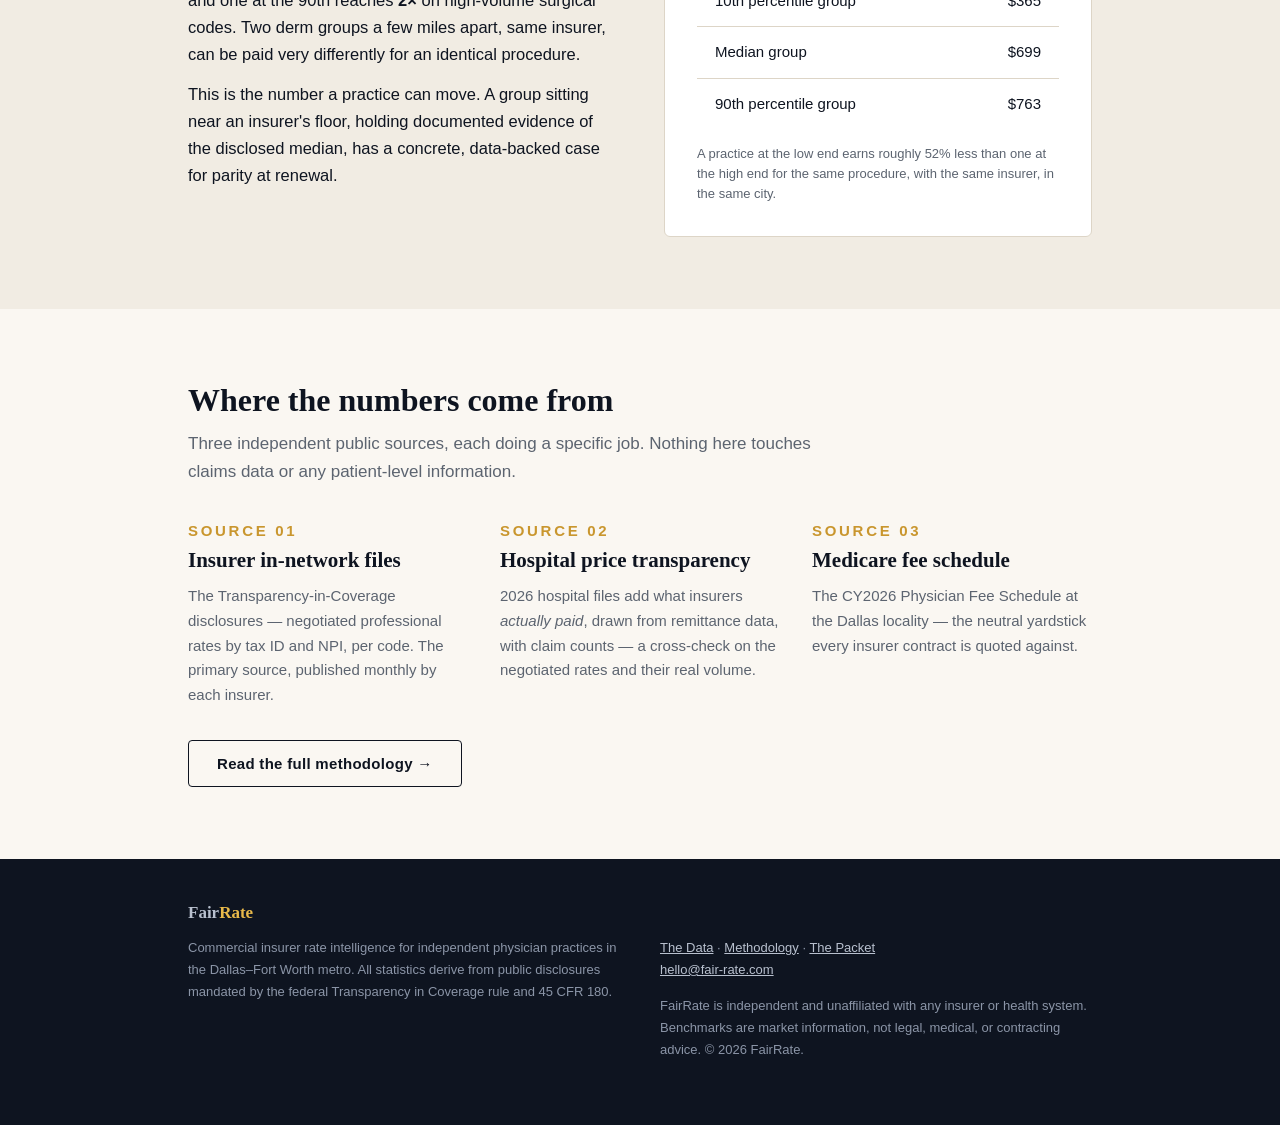
==== commit de43f9e7: "San Antonio GI: data page + sample packet" ====
--- a/data-derm.html
+++ b/data-derm.html
@@ -37,6 +37,12 @@
       <a href="data-hou-gi.html">Gastroenterology</a>
       <a href="data-hou-ophtho.html">Ophthalmology</a>
       <a href="data-hou-derm.html">Dermatology</a>
+    </div>
+  </div>
+  <div class="spec-picker-row">
+    <span class="spec-picker-metro">San Antonio</span>
+    <div class="spec-picker">
+      <a href="data-sat-gi.html">Gastroenterology</a>
     </div>
   </div>
 </div></header>
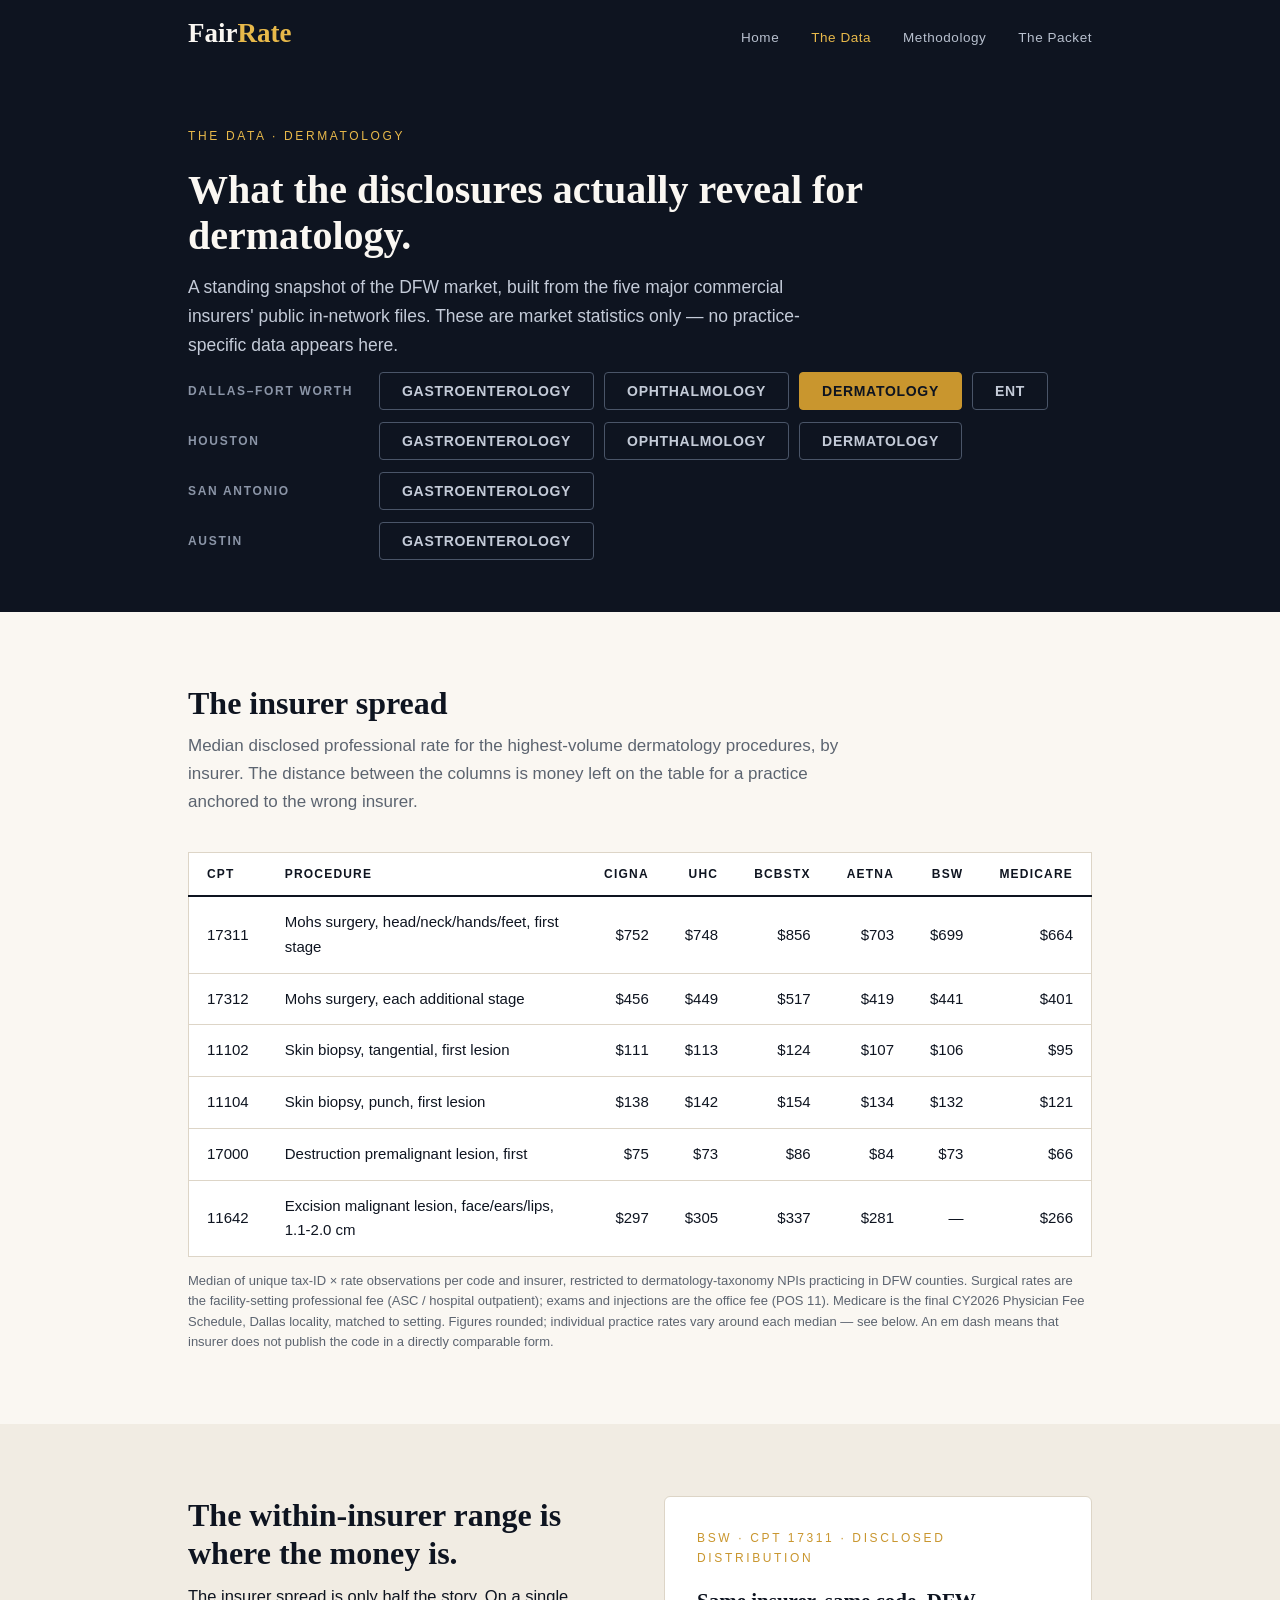
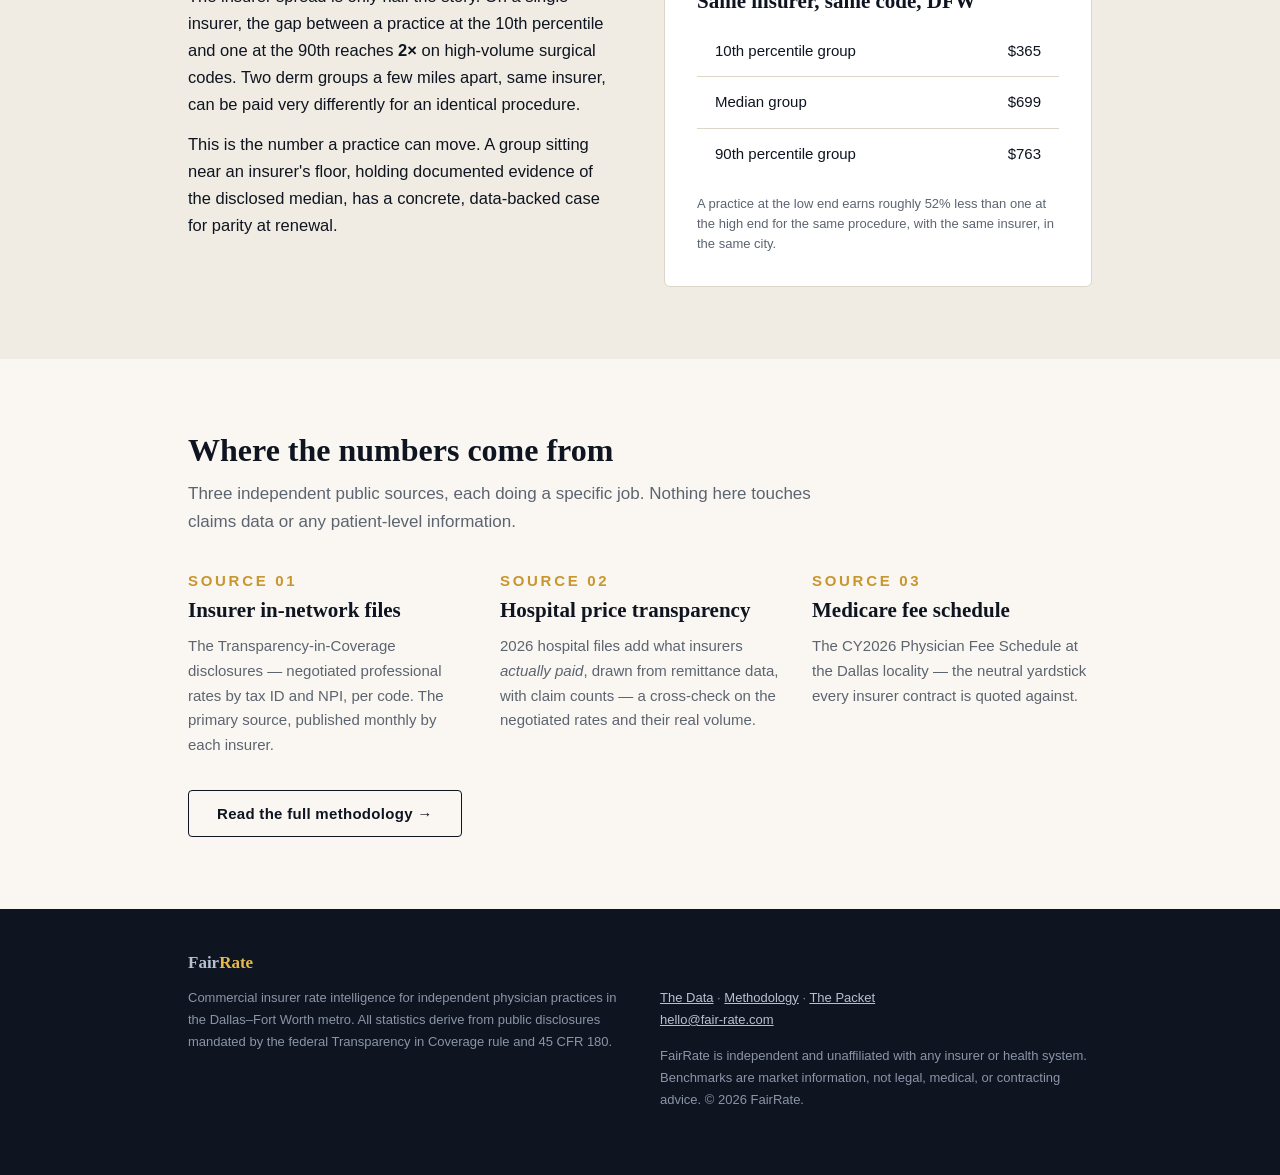
==== commit 8cafddbe: "Austin GI: data page + sample packet" ====
--- a/data-derm.html
+++ b/data-derm.html
@@ -43,6 +43,12 @@
     <span class="spec-picker-metro">San Antonio</span>
     <div class="spec-picker">
       <a href="data-sat-gi.html">Gastroenterology</a>
+    </div>
+  </div>
+  <div class="spec-picker-row">
+    <span class="spec-picker-metro">Austin</span>
+    <div class="spec-picker">
+      <a href="data-aus-gi.html">Gastroenterology</a>
     </div>
   </div>
 </div></header>
